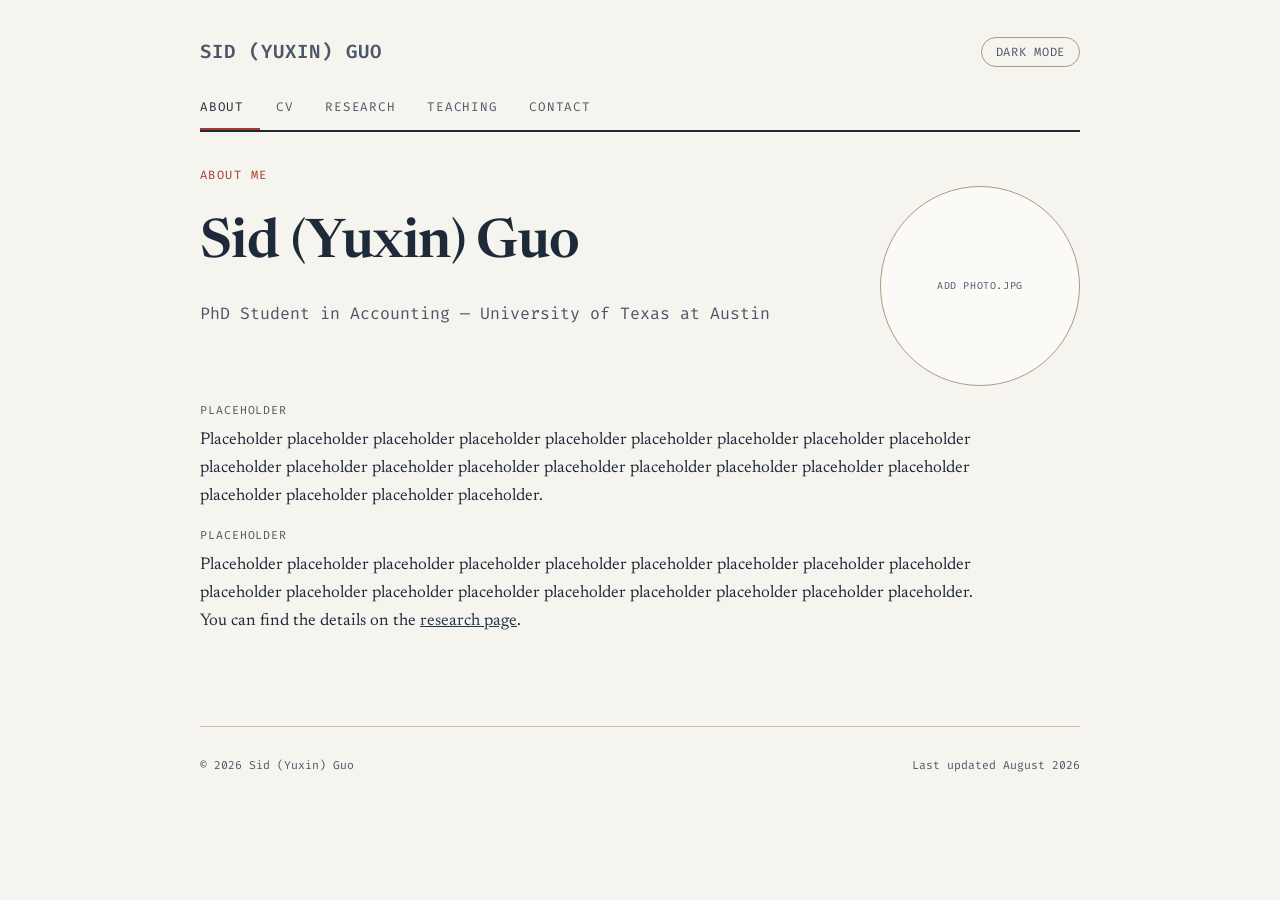
==== index.html @ 55ad9384 "init commit" ====
<!DOCTYPE html>
<html lang="en">
<head>
<meta charset="UTF-8">
<meta name="viewport" content="width=device-width, initial-scale=1.0">
<title>Sid (Yuxin) Guo — PhD Student in Accounting</title>
<link rel="preconnect" href="https://fonts.googleapis.com">
<link rel="preconnect" href="https://fonts.gstatic.com" crossorigin>
<link href="https://fonts.googleapis.com/css2?family=Newsreader:ital,opsz,wght@0,6..72,400;0,6..72,500;0,6..72,600;0,6..72,700;1,6..72,400&family=Fira+Code:wght@400;500;600&display=swap" rel="stylesheet">
<link rel="stylesheet" href="style.css">
<script src="theme.js"></script>
</head>
<body>

<div class="wrap">

  <header class="top fade-in">
    <div class="top-row">
      <a class="eyebrow-mini" href="index.html">Sid (Yuxin) Guo</a>
      <button id="theme-toggle" class="theme-toggle" type="button">Dark mode</button>
    </div>
    <nav class="tabs">
      <a href="index.html" class="active">About</a>
      <a href="cv.html">CV</a>
      <a href="research.html">Research</a>
      <a href="teaching.html">Teaching</a>
      <a href="contact.html">Contact</a>
    </nav>
  </header>

  <main>
    <section class="statement-head fade-in">
      <div class="head-flex">
        <div>
          <p class="eyebrow">About Me</p>
          <h1 class="name">Sid (Yuxin) Guo</h1>
          <p class="role-line">PhD Student in Accounting — University of Texas at Austin</p>
        </div>

        <!-- Photo placeholder: replace src with your own file, e.g. "photo.jpg", -->
        <!-- and delete the <span class="photo-label"> line once the image is in place. -->
        <div class="photo-frame">
          <img src="photo.jpg" alt="Portrait of Sid Guo" onerror="this.style.display='none'; this.nextElementSibling.style.display='block';">
          <span class="photo-label" style="display:none;">Add photo.jpg</span>
        </div>
      </div>

      <p class="abstract" style="margin-top:16px;">
        <span class="tag">Placeholder</span>
        Placeholder placeholder placeholder placeholder placeholder placeholder placeholder placeholder placeholder placeholder placeholder placeholder placeholder placeholder placeholder placeholder placeholder placeholder placeholder placeholder placeholder placeholder.
      </p>
      <p class="abstract" style="margin-top:16px;">
        <span class="tag">Placeholder</span>
        Placeholder placeholder placeholder placeholder placeholder placeholder placeholder placeholder placeholder placeholder placeholder placeholder placeholder placeholder placeholder placeholder placeholder placeholder. You can find the details on the <a href="research.html">research page</a>.
      </p>

    </section>
  </main>

  <footer>
    <span>© 2026 Sid (Yuxin) Guo</span>
    <span>Last updated August 2026</span>
  </footer>

</div>

</body>
</html>
---- style.css ----
:root{
  --paper:#F6F4EE;
  --paper-raised:#FBFAF6;
  --ink:#1E2A3A;
  --ink-soft:#4B5768;
  --rule:#CBC3AE;
  --rule-strong:#A79D82;
  --stamp:#A63A2E;
  --navy:#24344D;
}

:root[data-theme="dark"]{
  --paper:#14181F;
  --paper-raised:#1B212B;
  --ink:#EDE9DF;
  --ink-soft:#9BA3B0;
  --rule:#2B3240;
  --rule-strong:#3D4658;
  --stamp:#D6A84F;
  --navy:#EDE9DF;
}

*{box-sizing:border-box;}
html{scroll-behavior:smooth;}

body{
  margin:0;
  background:var(--paper);
  color:var(--ink);
  font-family:'Newsreader', Georgia, serif;
  font-size:17px;
  line-height:1.65;
  -webkit-font-smoothing:antialiased;
  transition:background .2s ease, color .2s ease;
}

a{color:var(--navy);}
a:focus-visible, button:focus-visible{
  outline:2px solid var(--stamp);
  outline-offset:3px;
}

.mono{
  font-family:'Fira Code', ui-monospace, monospace;
}

/* ---------- theme toggle ---------- */
.theme-toggle{
  font-family:'Fira Code', monospace;
  font-size:12px;
  letter-spacing:.06em;
  text-transform:uppercase;
  color:var(--ink-soft);
  background:transparent;
  border:1px solid var(--rule-strong);
  border-radius:20px;
  padding:6px 14px;
  cursor:pointer;
  transition:color .15s ease, border-color .15s ease, background .15s ease;
}
.theme-toggle:hover{
  color:var(--stamp);
  border-color:var(--stamp);
}

/* ---------- shell ---------- */
.wrap{
  max-width:960px;
  margin:0 auto;
  padding:0 40px;
}

/* ---------- nav ---------- */
header.top{
  border-bottom:2px solid var(--ink);
  padding-top:36px;
}
.top-row{
  display:flex;
  justify-content:space-between;
  align-items:center;
  gap:16px;
}
.eyebrow-mini{
  font-family:'Fira Code', monospace;
  font-size:19px;
  font-weight:600;
  letter-spacing:.06em;
  text-transform:uppercase;
  color:var(--ink-soft);
  text-decoration:none;
}
.eyebrow-mini:hover{color:var(--stamp);}
nav.tabs{
  display:flex;
  flex-wrap:wrap;
  gap:0;
  margin-top:20px;
}
nav.tabs a{
  font-family:'Fira Code', monospace;
  font-size:12.5px;
  letter-spacing:.06em;
  text-transform:uppercase;
  text-decoration:none;
  color:var(--ink-soft);
  padding:10px 16px 10px 0;
  margin-right:16px;
  border-bottom:2px solid transparent;
}
nav.tabs a:hover{color:var(--stamp);}
nav.tabs a.active{
  color:var(--ink);
  border-bottom:2px solid var(--stamp);
}

/* ---------- page header (per-page title block) ---------- */
.page-head{
  padding:34px 0 6px;
}
.line-no{
  font-family:'Fira Code', monospace;
  font-size:13px;
  color:var(--stamp);
}
.page-head h1{
  margin:8px 0 0;
  font-size:clamp(2.2rem, 5.5vw, 3rem);
  font-weight:600;
  letter-spacing:-0.01em;
}
p.lede{
  max-width:60ch;
  color:var(--ink-soft);
  margin-top:12px;
}

/* ---------- hero / statement header (home page only) ---------- */
.statement-head{
  padding:34px 0 30px;
}
.head-flex{
  display:flex;
  justify-content:space-between;
  align-items:flex-start;
  gap:28px;
}
.photo-frame{
  flex:0 0 auto;
  width:200px;
  height:200px;
  margin-top:20px;
  border-radius:50%;
  border:1px solid var(--rule-strong);
  background:var(--paper-raised);
  display:flex;
  align-items:center;
  justify-content:center;
  text-align:center;
  overflow:hidden;
}
.photo-frame img{
  width:100%;
  height:100%;
  object-fit:cover;
  display:block;
}
.photo-frame .photo-label{
  font-family:'Fira Code', monospace;
  font-size:10px;
  letter-spacing:.06em;
  text-transform:uppercase;
  color:var(--ink-soft);
  padding:0 10px;
}
@media (max-width:560px){
  .head-flex{
    flex-direction:column-reverse;
  }
  .photo-frame{
    width:104px;
    height:104px;
    margin-top:0;
  }
}
.eyebrow{
  font-family:'Fira Code', monospace;
  font-size:12px;
  letter-spacing:.12em;
  text-transform:uppercase;
  color:var(--stamp);
  margin:0 0 14px;
}
h1.name{
  margin:0;
  font-size:clamp(2.4rem, 5.5vw, 3.4rem);
  font-weight:600;
  letter-spacing:-0.01em;
}
.role-line{
  margin:10px 0 0;
  font-family:'Fira Code', monospace;
  font-size:16.5px;
  color:var(--ink-soft);
}
.abstract{
  margin:22px 0 0;
  max-width:80ch;
  color:var(--ink);
  font-size:17px;
}
.abstract .tag{
  font-family:'Fira Code', monospace;
  font-size:11.5px;
  letter-spacing:.08em;
  color:var(--ink-soft);
  display:block;
  margin-bottom:6px;
  text-transform:uppercase;
}

/* ---------- balance snapshot (signature element) ---------- */
.balance{
  margin-top:30px;
  border:1px solid var(--rule-strong);
  background:var(--paper-raised);
}
.balance-title{
  font-family:'Fira Code', monospace;
  font-size:11.5px;
  letter-spacing:.1em;
  text-transform:uppercase;
  color:var(--ink-soft);
  padding:12px 18px;
  border-bottom:1px solid var(--rule);
}
.balance-cols{
  display:grid;
  grid-template-columns:1fr 1fr;
}
.balance-cols > div{padding:16px 18px;}
.balance-cols > div:first-child{border-right:1px solid var(--rule);}
.balance-cols h3{
  margin:0 0 10px;
  font-family:'Fira Code', monospace;
  font-size:11px;
  letter-spacing:.08em;
  text-transform:uppercase;
  color:var(--navy);
}
.balance-cols ul{
  margin:0; padding:0; list-style:none;
  font-size:14.5px;
  color:var(--ink-soft);
}
.balance-cols li{
  padding:5px 0;
  border-bottom:1px dashed var(--rule);
}
.balance-cols li:last-child{border-bottom:none;}
@media (max-width:520px){
  .balance-cols{grid-template-columns:1fr;}
  .balance-cols > div:first-child{border-right:none;border-bottom:1px solid var(--rule);}
}

/* ---------- page body sections ---------- */
main{
  padding-bottom:40px;
}
section{
  padding:36px 0 52px;
}

/* research list = journal entries */
.entries{
  margin-top:20px;
  display:flex;
  flex-direction:column;
}
.entry{
  display:grid;
  grid-template-columns:96px 1fr;
  gap:18px;
  padding:16px 0;
  border-top:1px dashed var(--rule);
}
.entry:first-child{border-top:none;}
.entry .status{
  font-family:'Fira Code', monospace;
  font-size:11.5px;
  color:var(--ink-soft);
  letter-spacing:.03em;
  padding-top:2px;
}
.entry h3{
  margin:0 0 6px;
  font-size:1.02rem;
  font-weight:600;
}
.entry p{
  margin:0;
  color:var(--ink-soft);
  font-size:15px;
}
@media (max-width:520px){
  .entry{grid-template-columns:1fr;}
}

/* CV = ledger rows, right-aligned dates like amounts */
.ledger-rows{margin-top:8px;}
.ledger-group{margin-bottom:26px;}
.ledger-group h3{
  font-family:'Fira Code', monospace;
  font-size:11.5px;
  letter-spacing:.08em;
  text-transform:uppercase;
  color:var(--navy);
  margin:0 0 10px;
}
.ledger-row{
  display:flex;
  justify-content:space-between;
  gap:16px;
  padding:9px 0;
  border-bottom:1px dashed var(--rule);
}
.ledger-row:last-child{border-bottom:none;}
.ledger-row .desc{font-size:15px;}
.ledger-row .amt{
  font-family:'Fira Code', monospace;
  font-size:13.5px;
  color:var(--ink-soft);
  white-space:nowrap;
}

.cv-download{
  display:inline-block;
  margin-top:22px;
  font-family:'Fira Code', monospace;
  font-size:12.5px;
  letter-spacing:.06em;
  text-transform:uppercase;
  text-decoration:none;
  color:var(--paper);
  background:var(--ink);
  padding:11px 20px;
  border:1px solid var(--ink);
  transition:background .15s ease, color .15s ease;
}
.cv-download:hover{
  background:var(--paper);
  color:var(--ink);
}

/* teaching */
.courses{
  margin-top:18px;
  display:grid;
  gap:14px;
}
.course{
  display:flex;
  justify-content:space-between;
  gap:16px;
  padding:14px 16px;
  background:var(--paper-raised);
  border:1px solid var(--rule);
}
.course .code{
  font-family:'Fira Code', monospace;
  font-size:12.5px;
  color:var(--stamp);
  white-space:nowrap;
}

/* contact / footer as signatures */
.signatures{
  margin-top:24px;
  display:grid;
  grid-template-columns:1fr 1fr;
  gap:24px;
}
.sig{
  border-top:1px solid var(--ink);
  padding-top:10px;
}
.sig .label{
  font-family:'Fira Code', monospace;
  font-size:11px;
  text-transform:uppercase;
  letter-spacing:.08em;
  color:var(--ink-soft);
  display:block;
  margin-bottom:4px;
}
.sig a{
  text-decoration:none;
  font-size:16px;
  border-bottom:1px solid var(--rule-strong);
}
.sig a:hover{color:var(--stamp); border-color:var(--stamp);}
@media (max-width:520px){
  .signatures{grid-template-columns:1fr;}
}

footer{
  padding:30px 0 60px;
  border-top:1px solid var(--rule);
  margin-top:20px;
  font-family:'Fira Code', monospace;
  font-size:11.5px;
  color:var(--ink-soft);
  display:flex;
  justify-content:space-between;
  gap:12px;
  flex-wrap:wrap;
}

@media (prefers-reduced-motion: no-preference){
  .fade-in{
    animation:fadeIn .5s ease both;
  }
  @keyframes fadeIn{
    from{opacity:0; transform:translateY(6px);}
    to{opacity:1; transform:translateY(0);}
  }
}
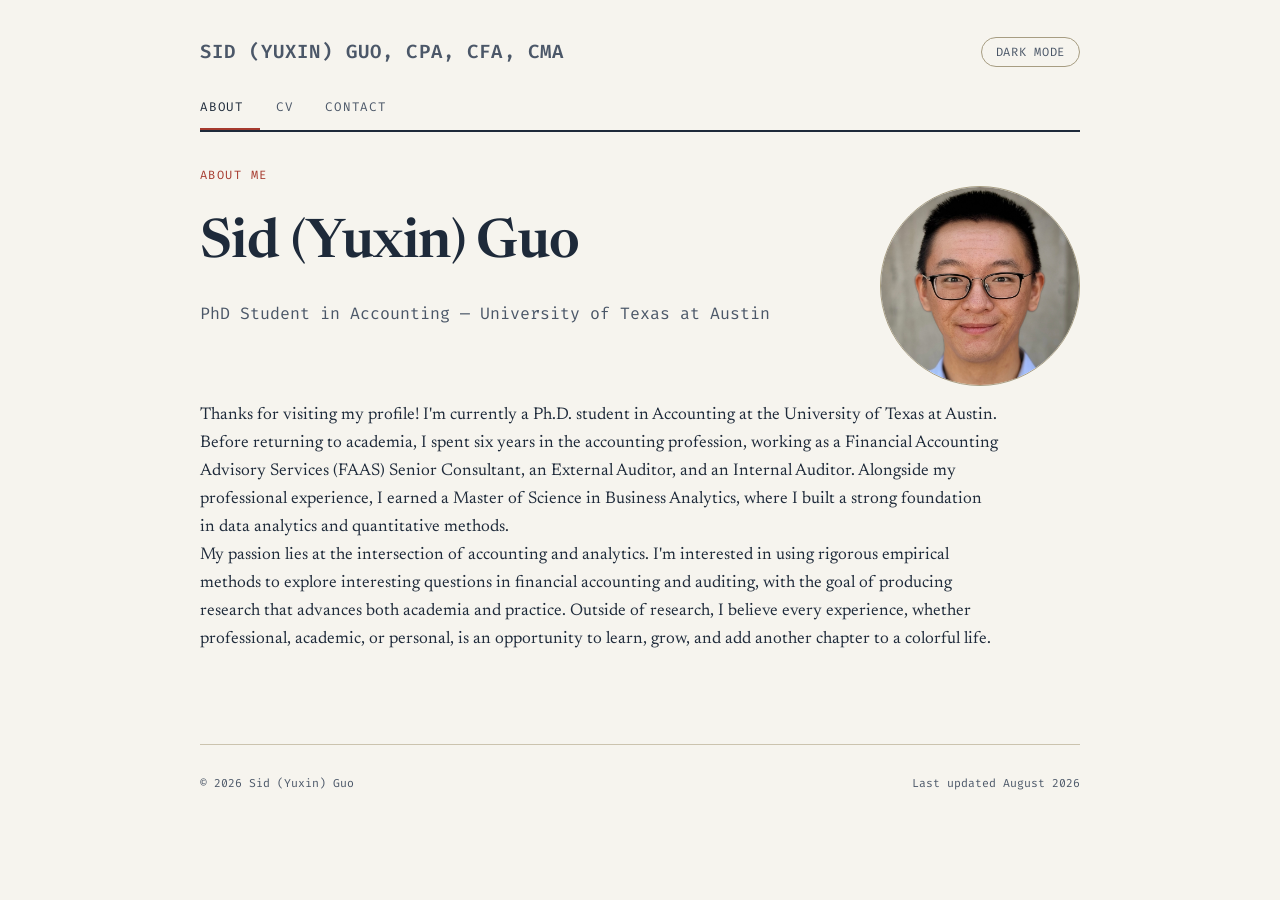
==== commit be97c76e: "update" ====
--- a/index.html
+++ b/index.html
@@ -16,14 +16,14 @@
 
   <header class="top fade-in">
     <div class="top-row">
-      <a class="eyebrow-mini" href="index.html">Sid (Yuxin) Guo</a>
+      <a class="eyebrow-mini" href="index.html">Sid (Yuxin) Guo, CPA, CFA, CMA</a>
       <button id="theme-toggle" class="theme-toggle" type="button">Dark mode</button>
     </div>
     <nav class="tabs">
       <a href="index.html" class="active">About</a>
       <a href="cv.html">CV</a>
-      <a href="research.html">Research</a>
-      <a href="teaching.html">Teaching</a>
+      <!-- <a href="research.html">Research</a> -->
+      <!-- <a href="teaching.html">Teaching</a> -->
       <a href="contact.html">Contact</a>
     </nav>
   </header>
@@ -40,19 +40,21 @@
         <!-- Photo placeholder: replace src with your own file, e.g. "photo.jpg", -->
         <!-- and delete the <span class="photo-label"> line once the image is in place. -->
         <div class="photo-frame">
-          <img src="photo.jpg" alt="Portrait of Sid Guo" onerror="this.style.display='none'; this.nextElementSibling.style.display='block';">
-          <span class="photo-label" style="display:none;">Add photo.jpg</span>
+          <img src="./resources/SidGuo.jpg" alt="Portrait of Sid Guo" onerror="this.style.display='none'; this.nextElementSibling.style.display='block';">
+          <span class="photo-label" style="display:none;"></span>
         </div>
       </div>
 
       <p class="abstract" style="margin-top:16px;">
-        <span class="tag">Placeholder</span>
-        Placeholder placeholder placeholder placeholder placeholder placeholder placeholder placeholder placeholder placeholder placeholder placeholder placeholder placeholder placeholder placeholder placeholder placeholder placeholder placeholder placeholder placeholder.
+        <span class="tag"></span>
+        Thanks for visiting my profile! I'm currently a Ph.D. student in Accounting at the University of Texas at Austin. 
+        <br>Before returning to academia, I spent six years in the accounting profession, working as a Financial Accounting Advisory Services (FAAS) Senior Consultant, an External Auditor, and an Internal Auditor. Alongside my professional experience, I earned a Master of Science in Business Analytics, where I built a strong foundation in data analytics and quantitative methods. 
+        <br>My passion lies at the intersection of accounting and analytics. I'm interested in using rigorous empirical methods to explore interesting questions in financial accounting and auditing, with the goal of producing research that advances both academia and practice. Outside of research, I believe every experience, whether professional, academic, or personal, is an opportunity to learn, grow, and add another chapter to a colorful life.
       </p>
-      <p class="abstract" style="margin-top:16px;">
+      <!-- <p class="abstract" style="margin-top:16px;">
         <span class="tag">Placeholder</span>
         Placeholder placeholder placeholder placeholder placeholder placeholder placeholder placeholder placeholder placeholder placeholder placeholder placeholder placeholder placeholder placeholder placeholder placeholder. You can find the details on the <a href="research.html">research page</a>.
-      </p>
+      </p> -->
 
     </section>
   </main>
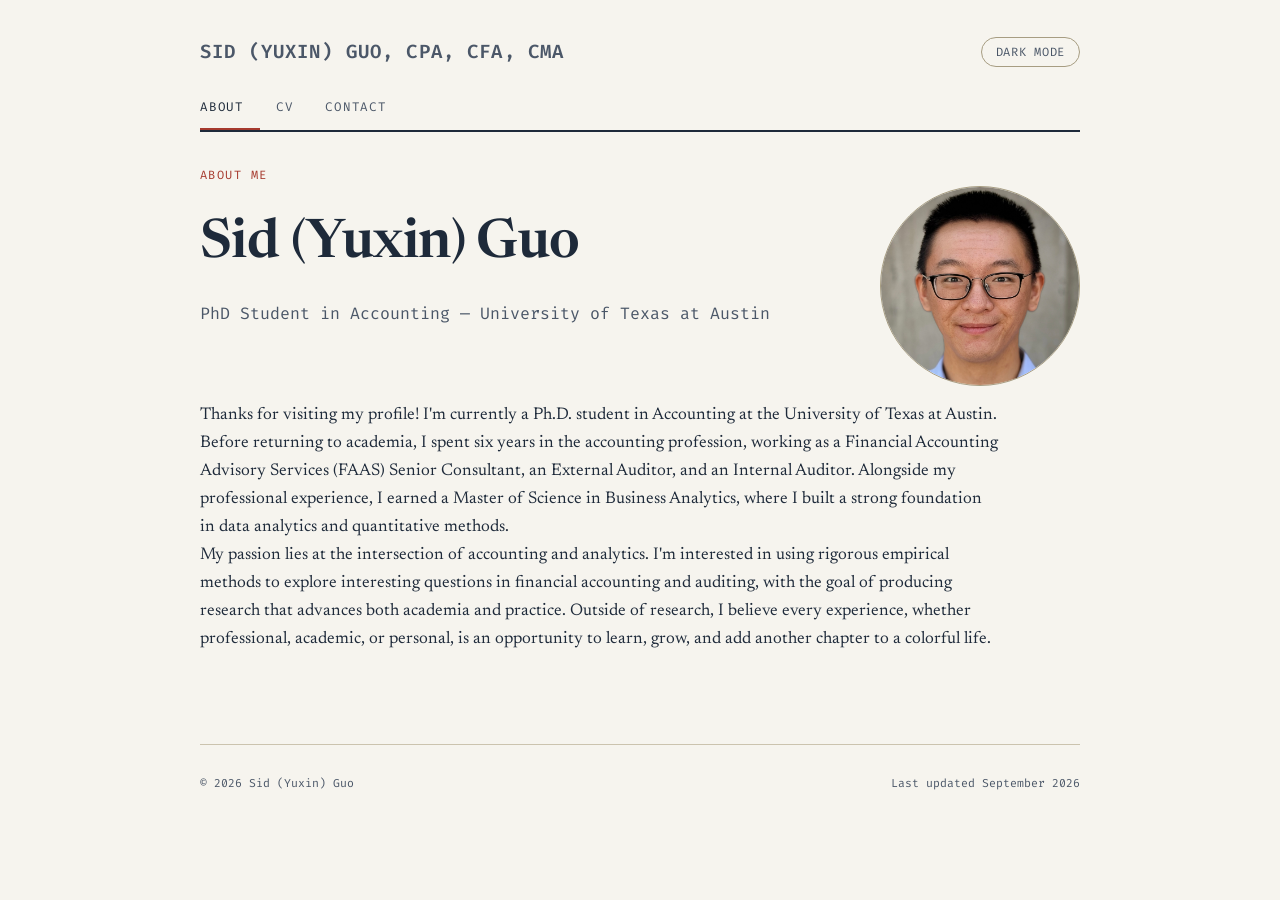
==== commit 0f759ec2: "update time" ====
--- a/index.html
+++ b/index.html
@@ -61,7 +61,7 @@
 
   <footer>
     <span>© 2026 Sid (Yuxin) Guo</span>
-    <span>Last updated August 2026</span>
+    <span>Last updated September 2026</span>
   </footer>
 
 </div>
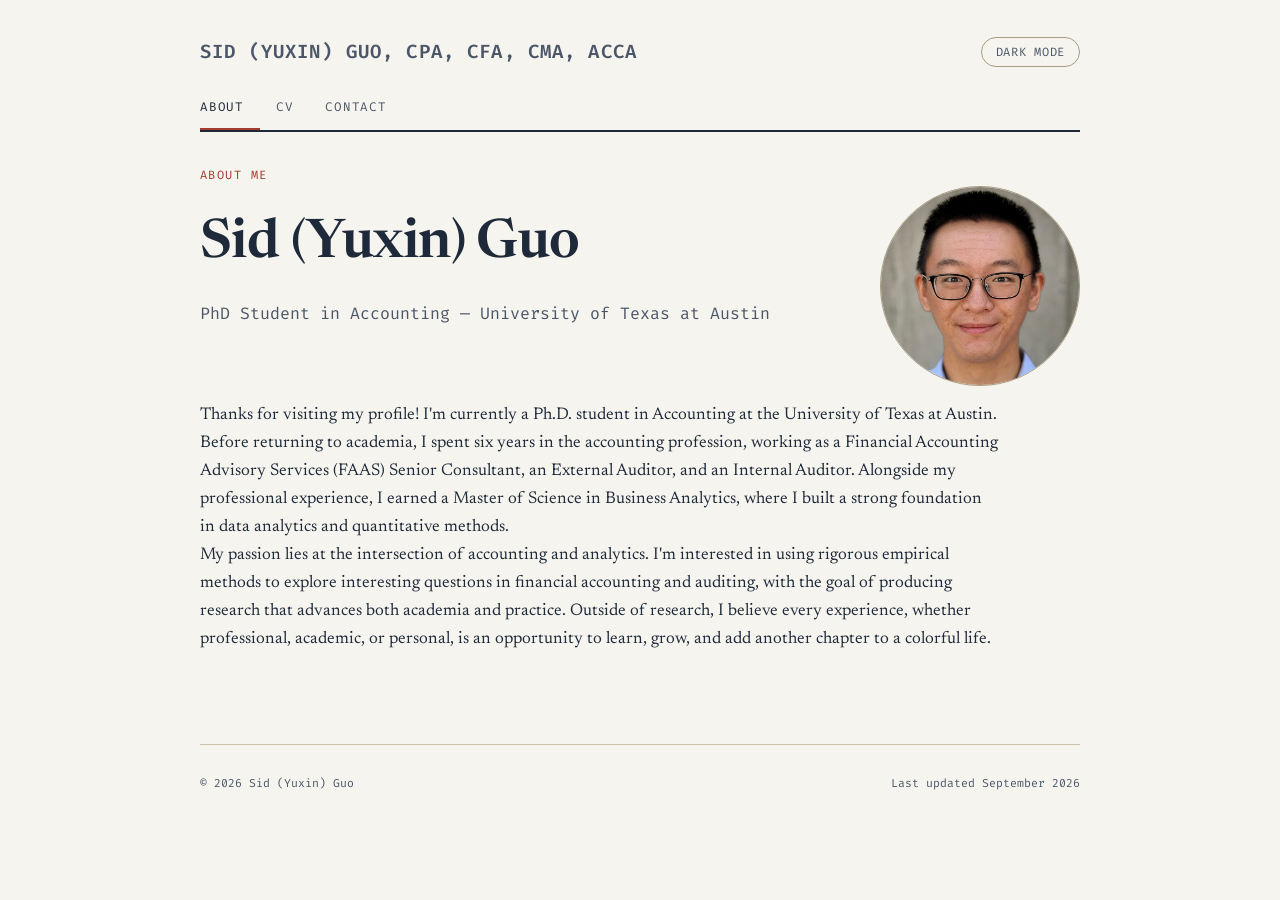
==== commit 52ecc3d0: "update info" ====
--- a/index.html
+++ b/index.html
@@ -16,7 +16,7 @@
 
   <header class="top fade-in">
     <div class="top-row">
-      <a class="eyebrow-mini" href="index.html">Sid (Yuxin) Guo, CPA, CFA, CMA</a>
+      <a class="eyebrow-mini" href="index.html">Sid (Yuxin) Guo, CPA, CFA, CMA, ACCA</a>
       <button id="theme-toggle" class="theme-toggle" type="button">Dark mode</button>
     </div>
     <nav class="tabs">
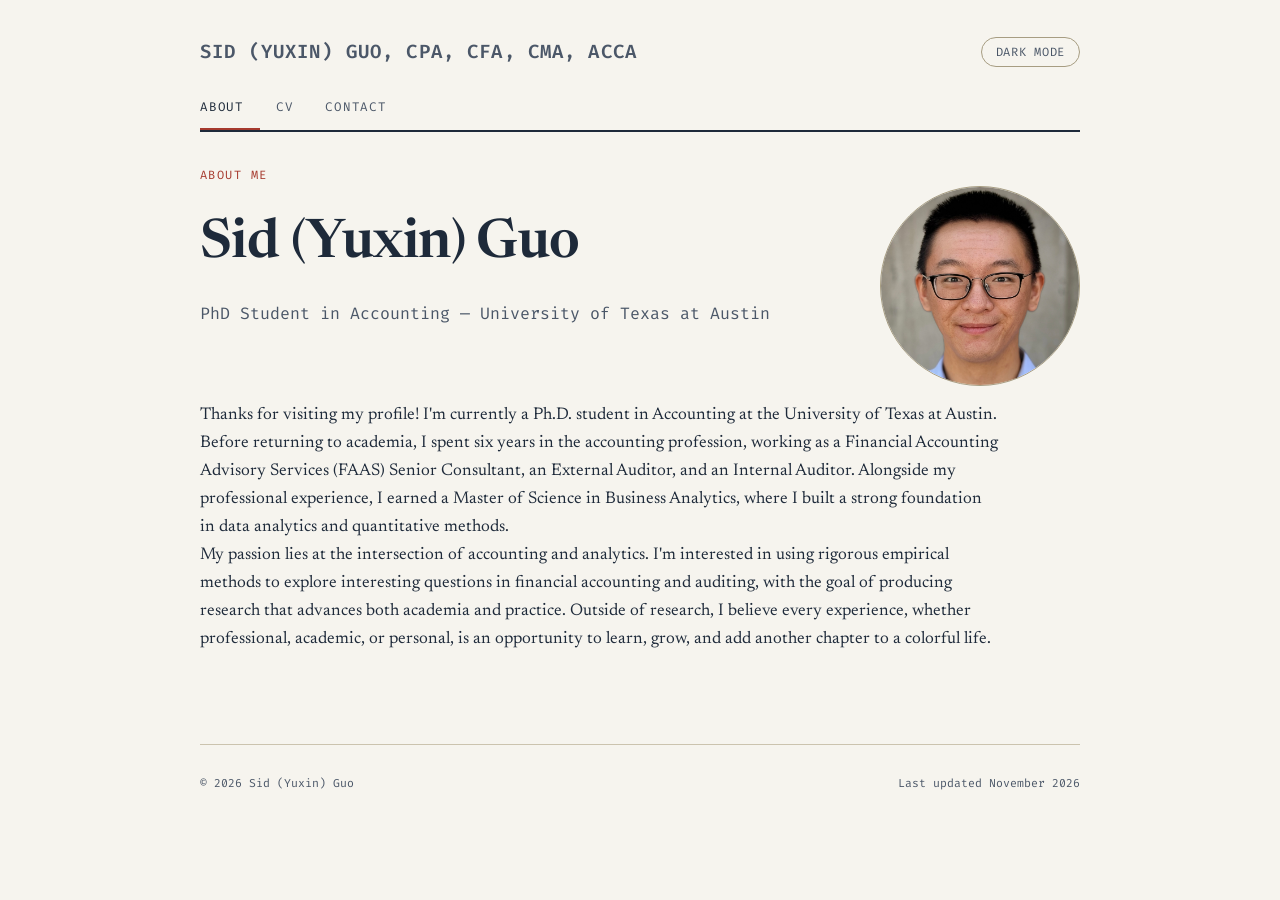
==== commit 693b86e6: "update info" ====
--- a/index.html
+++ b/index.html
@@ -61,7 +61,7 @@
 
   <footer>
     <span>© 2026 Sid (Yuxin) Guo</span>
-    <span>Last updated September 2026</span>
+    <span>Last updated November 2026</span>
   </footer>
 
 </div>
